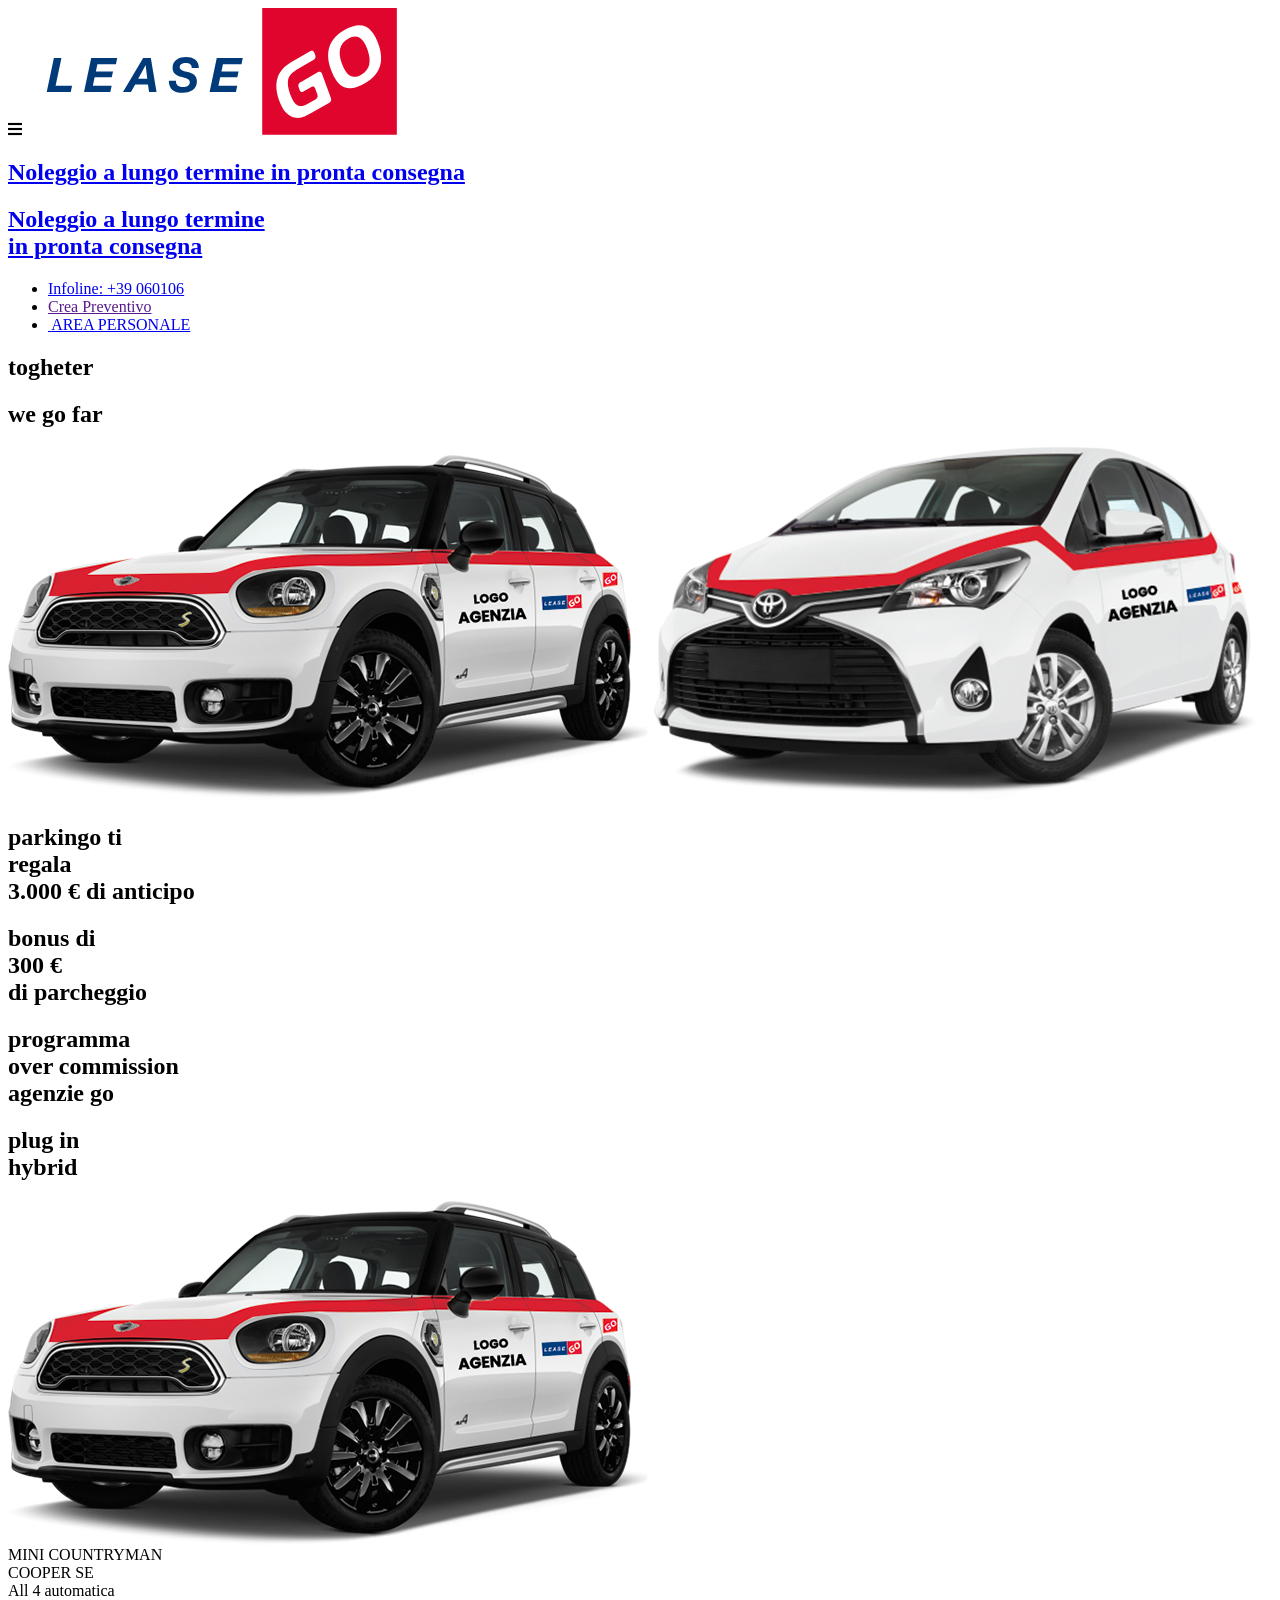
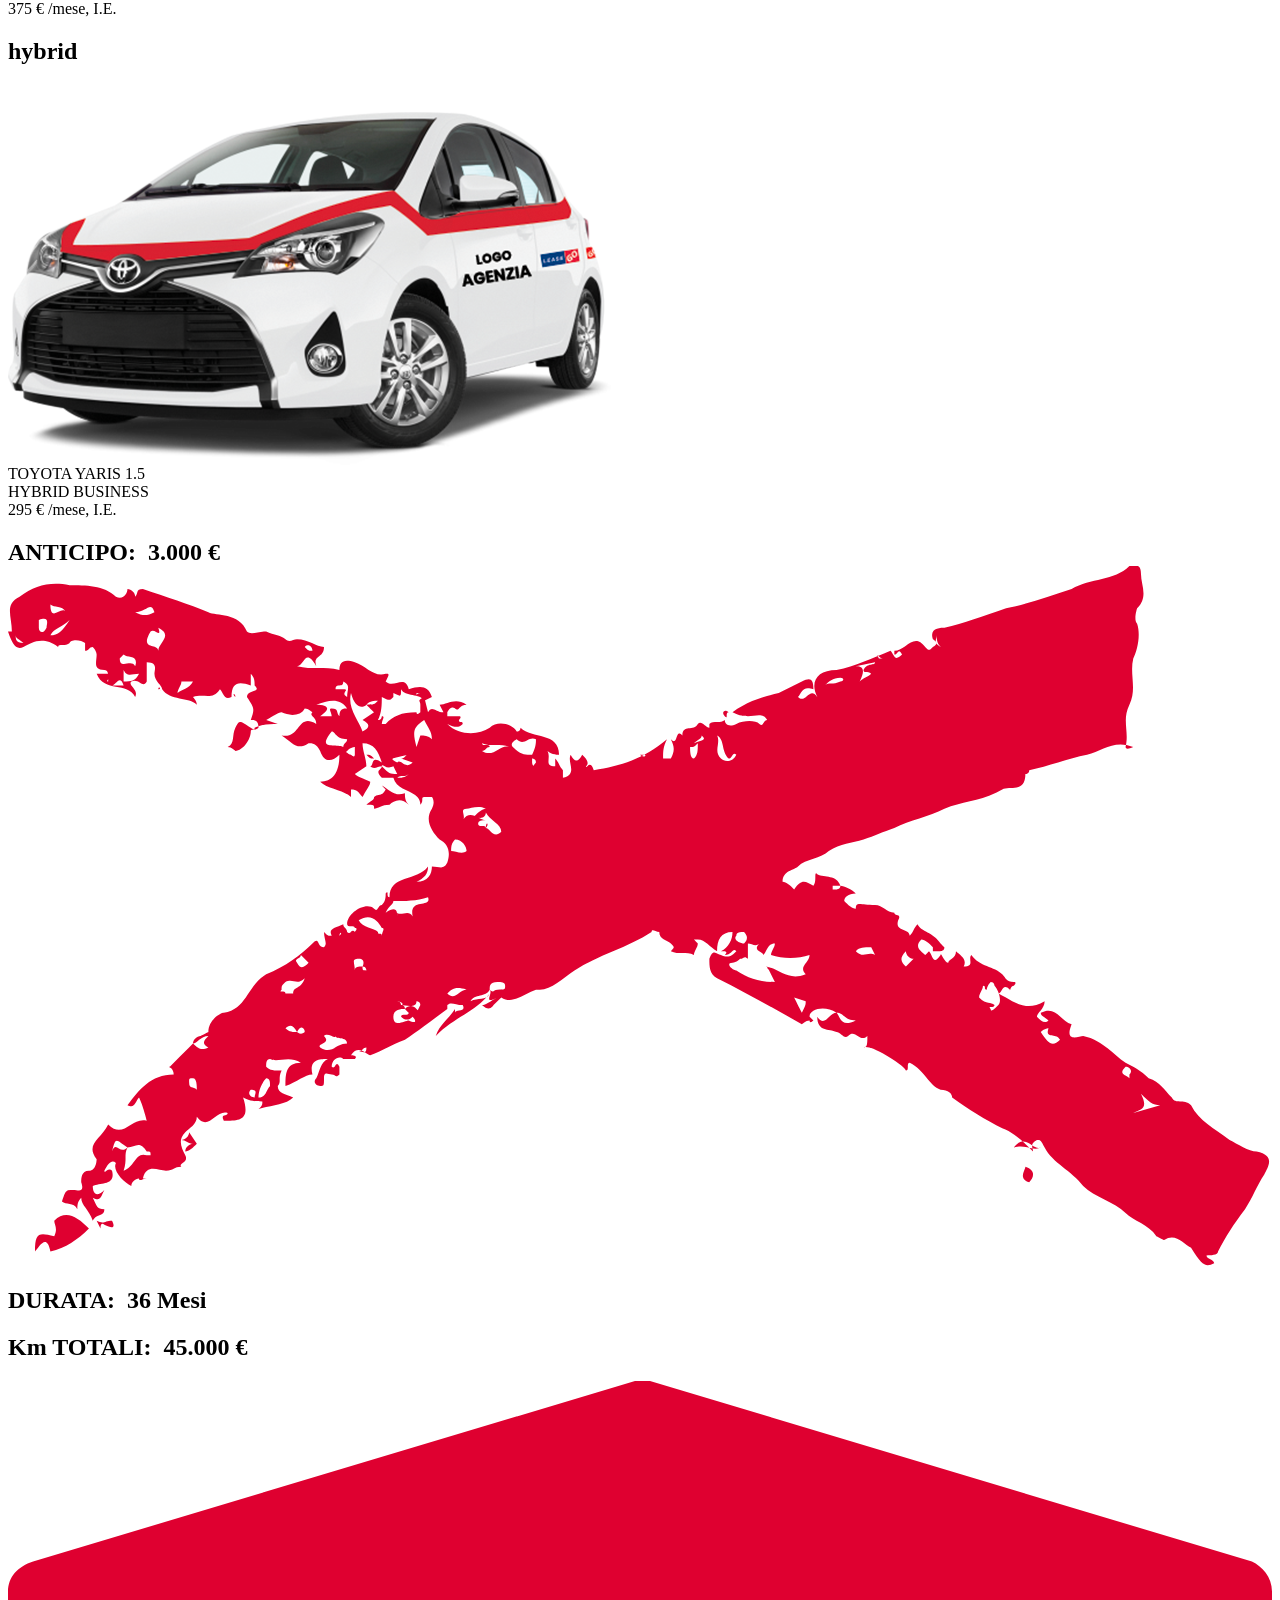
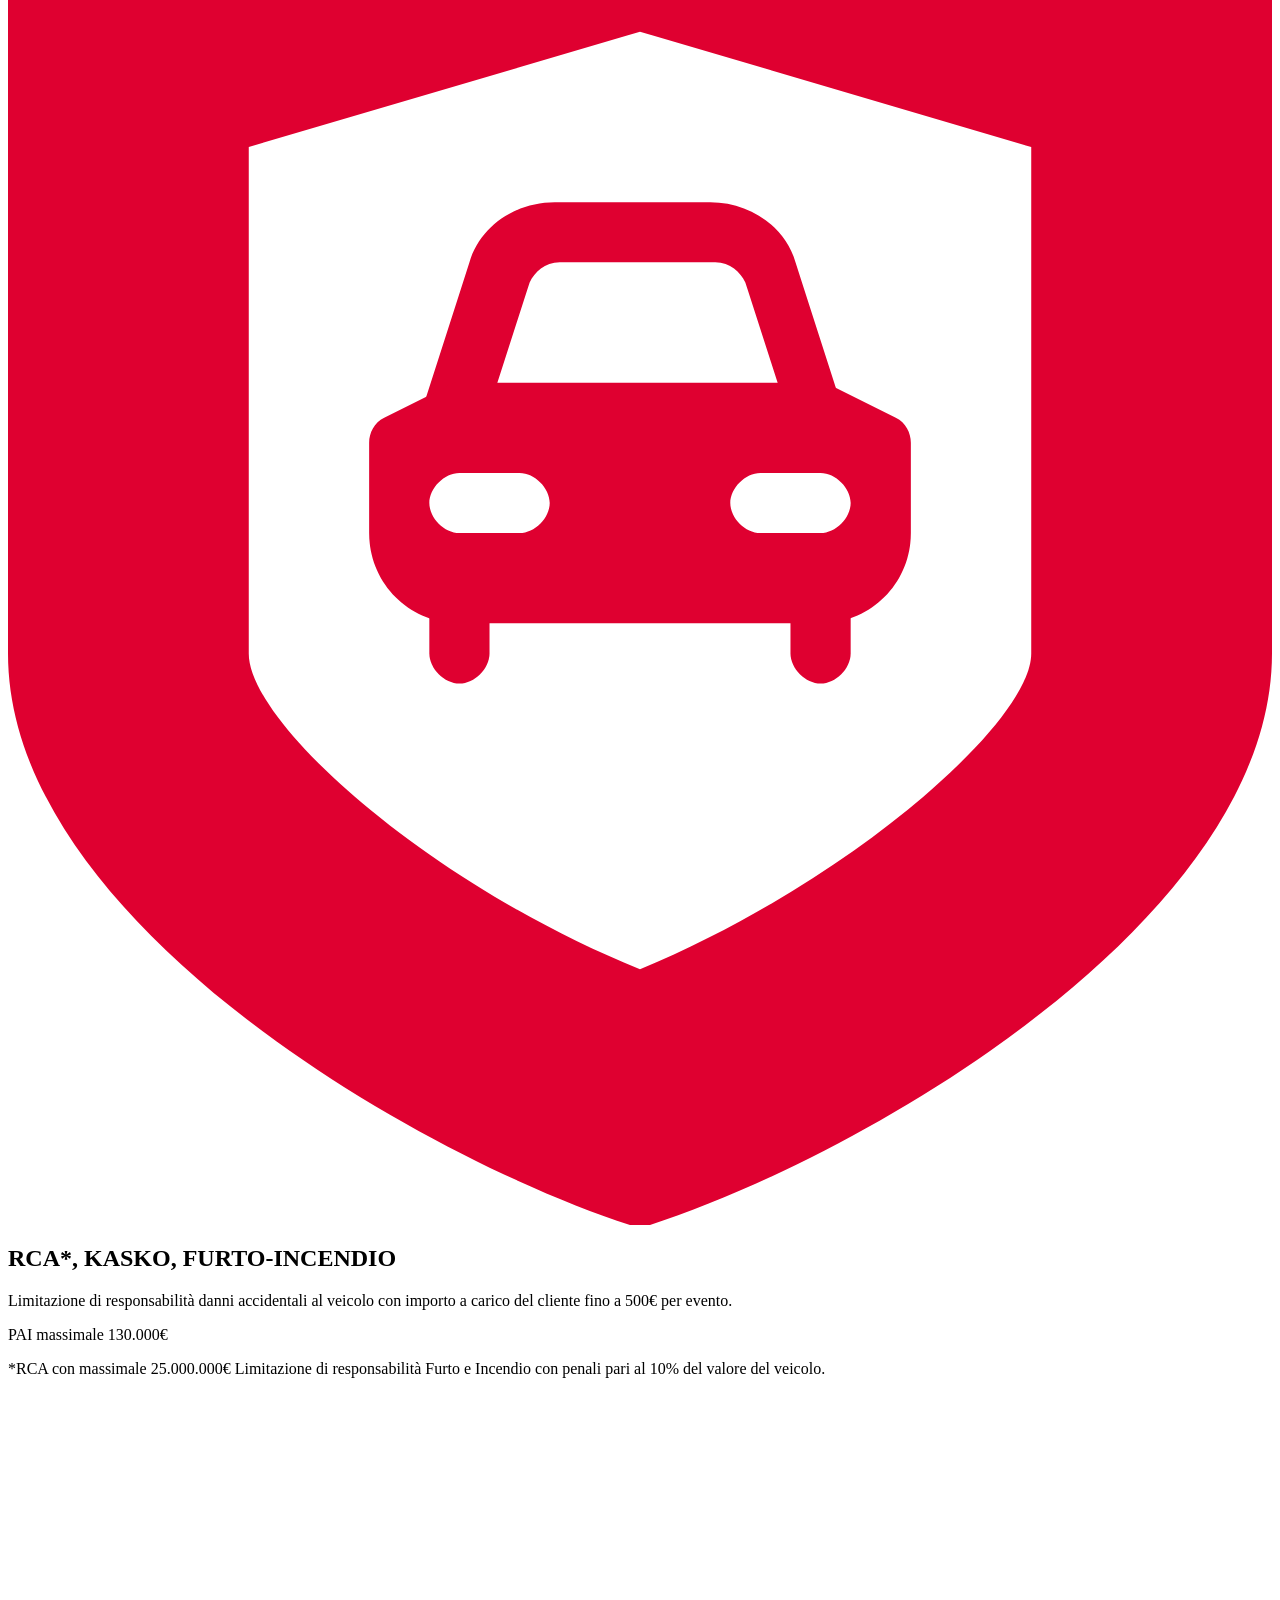
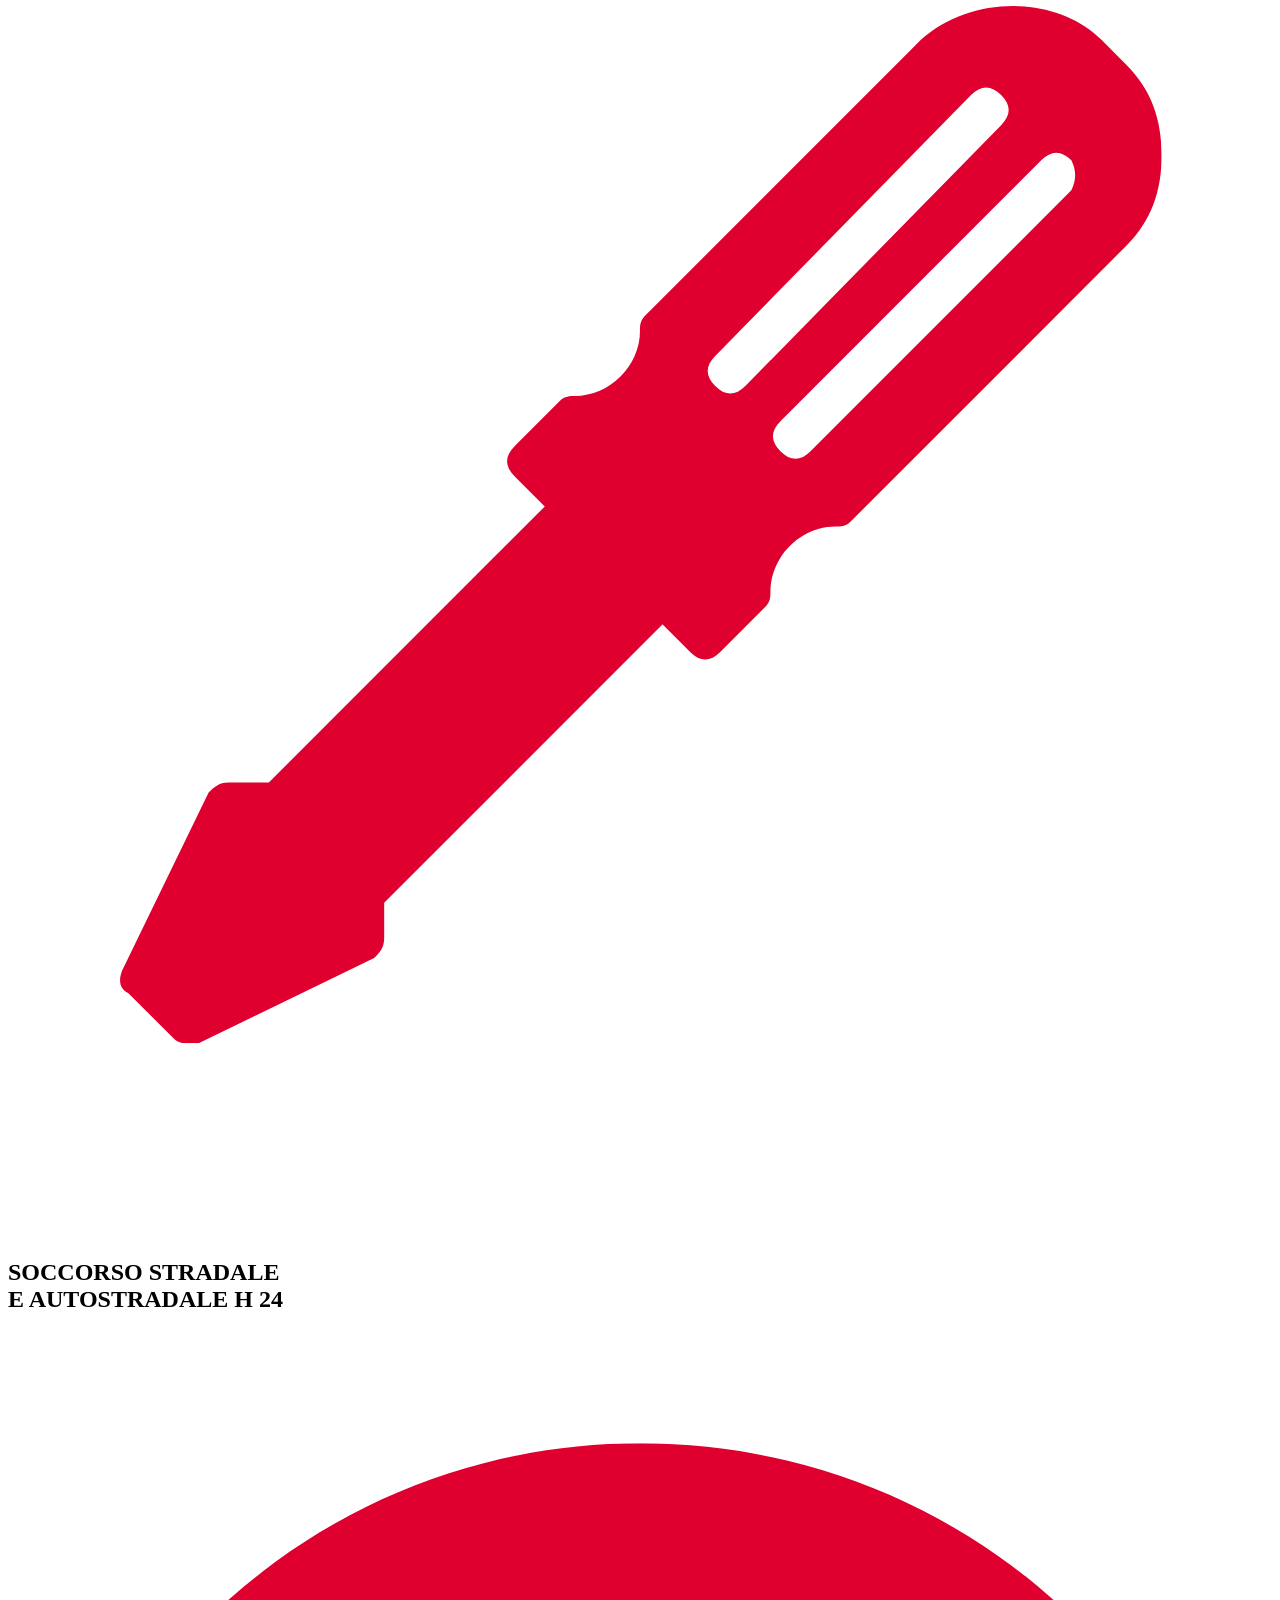
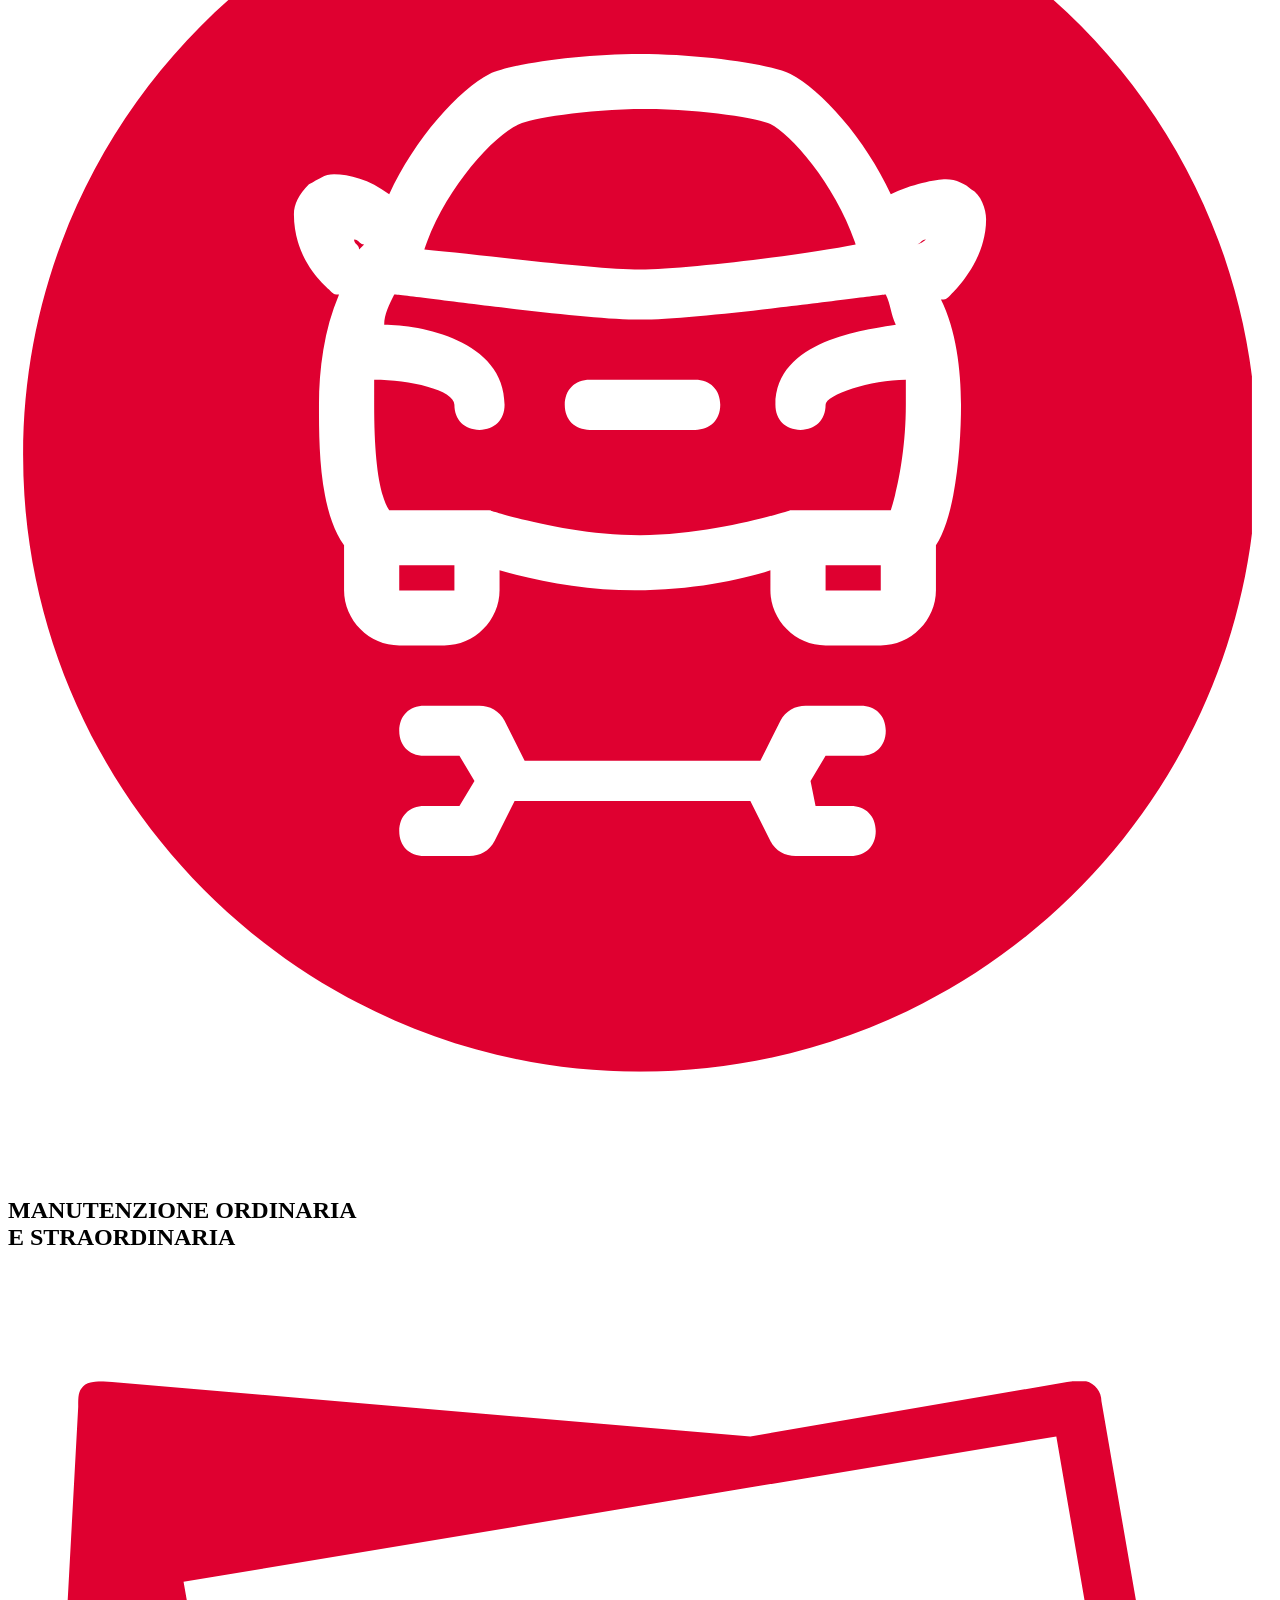
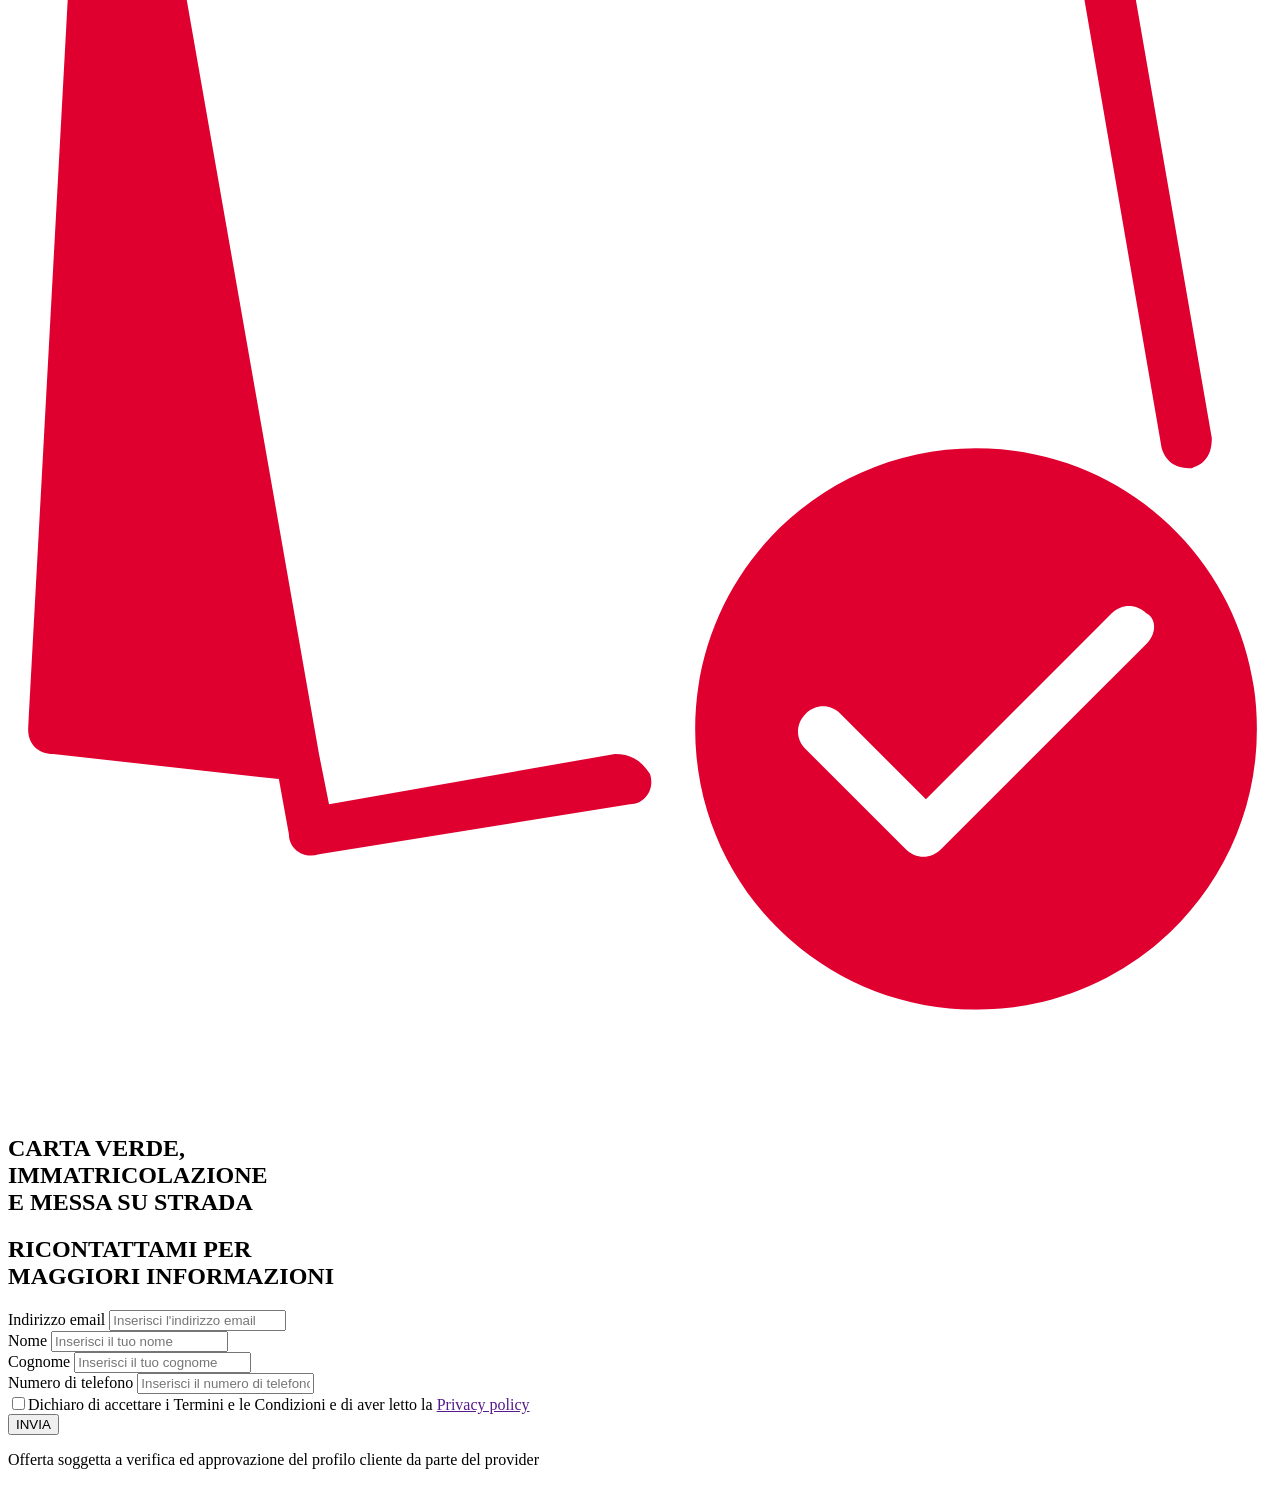
==== index.html @ 9ae937f7 "first commit" ====
<html lang="it">
<head>
  <meta charset="UTF-8">
  <meta name="viewport" content="width=device-width, initial-scale=1.0">
  <meta http-equiv="X-UA-Compatible" content="ie=edge">
  <!-- CSS -->
  <link rel="stylesheet" href="assets/css/style.css">
  <!-- FONTAWESOME -->
  <link rel="stylesheet" href="https://use.fontawesome.com/releases/v5.8.1/css/all.css">
  <!-- jQuery -->
  <script
  src="https://code.jquery.com/jquery-3.4.1.js"></script>
  <!-- AOS -->
  <link href="https://unpkg.com/aos@2.3.1/dist/aos.css" rel="stylesheet">
  <!-- GOOGLE FONTS -->
  <link href="https://fonts.googleapis.com/css?family=Poppins:300,400,500,600,700&display=swap" rel="stylesheet">
  <title>LeaseGO</title>
</head>
<body>

  <nav class="navbar">
    <div class="wrapper">
      <div class="row-main">

        <span class="navbar-toggle" id="js-navbar-toggle">
          <i class="fas fa-bars"></i>
        </span>

        <a href="#" class="logo">
          <img src="assets/img/logo.svg" alt="">
          <h1 class="desktop-tagline">Noleggio a lungo termine in pronta consegna</h1>
          <h1 class="mobile-tagline">Noleggio a lungo termine <br> in pronta consegna</h1>
        </a>

        <ul class="main-nav" id="js-menu">
          <li class="infoline">
            <a href="tel:+39060106" class="nav-links">
              <span>Infoline:</span>
              <span>+39 060106</span>
            </a>
          </li>
          <li class="quote">
            <a href="" class="nav-links">
              Crea Preventivo
            </a>
          </li>
          <li class="login">
            <a href="https://leasego.rent/Account/Login" class="nav-links">
              <img src="assets/img/icons/user.svg" alt="">
              <span>  
                AREA PERSONALE
              </span>  
            </a>
          </li>
        </ul>
      </div>
    </div>
  </nav>

  <section id="hero">
    <div class="wrapper">
      <div class="hero-tagline">
        <h2 class="text-flicker-in-glow">togheter</h2>
        <h2 class="text-flicker-in-glow-2">we go far</h2>
      </div>
    </div>


    <div class="cars">
      <img class="slide-left" src="assets/img/mini.png" alt="">
      <img class="slide-left-1" src="assets/img/toyota.png" alt="">

    </div>
  </section>

  <section id="red-rectangles">
    <div class="wrapper">
      <div class="row-main">
        <div class="rectangle" data-aos="fade-up" data-aos-duration="2000" data-aos-delay="100">
          <div class="triangle"></div>
          <h2>parkingo ti <br> 
              <strong>regala</strong> <br>
              3.000 € di anticipo
          </h2>
        </div>
        <div class="rectangle" data-aos="fade-up" data-aos-duration="2100" data-aos-delay="200">
          <div class="triangle"></div>
          <h2>
            <strong>bonus</strong> di <br> 
            300 € <br>
            di parcheggio
          </h2>
        </div>
        <div class="rectangle" data-aos="fade-up" data-aos-duration="2200" data-aos-delay="300">
          <div class="triangle"></div>
          <h2>
            programma<br> 
            over commission <br>
            <strong>agenzie go</strong>
          </h2>
        </div>
      </div>
    </div>
  </section>

  <section id="cards">
    <div class="wrapper">
      <div class="row-main">
        <div class="cards-wrapper">

          <div class="card-single" data-aos="fade-up" data-aos-duration="2000" data-aos-delay="100">
            <div class="car-back">
              <h2 class="car-main">
                <span>plug in</span>
                <br>
                <span>hybrid</span>  
              </h2>
              <img src="assets/img/mini.png" id="mini">
            </div>
            <div class="car-description">
              <span>
                MINI COUNTRYMAN
                <br>COOPER SE
              </span>
              <br>
              <span>
                All 4 automatica
              </span>
            </div>
            <div class="price-red" data-aos="zoom-in" data-aos-duration="2200" data-aos-delay="200">
              <span>375 €</span>
              <span>/mese, I.E.</span>
            </div>
          </div>

          <div class="card-single" data-aos="fade-up" data-aos-duration="2000" data-aos-delay="200">
            <div class="car-back">
              <h2 class="car-main">
                <span>hybrid</span>
                <br>
                <span style="opacity: 0;">ghost</span>  
              </h2>
              <img src="assets/img/toyota.png" id="toyota">
            </div>          
            <div class="car-description">
              <span>TOYOTA YARIS 1.5</span>
              <br>
              <span>HYBRID BUSINESS</span>
            </div>
            <div class="price-red" data-aos="zoom-in" data-aos-duration="2200" data-aos-delay="300">
              <span>295 €</span>
              <span>/mese, I.E.</span>
            </div>
          </div>

        </div>
        <div class="cards-footer">
          <h2 data-aos="fade-up" data-aos-duration="2000" data-aos-delay="400">
            <span>ANTICIPO:</span>
            <span class="price-x">
              &nbsp;3.000 €
              <img src="assets/img/icons/x.svg">
            </span>  
          </h2>
          <h2 data-aos="fade-up" data-aos-duration="2000" data-aos-delay="410">
            <span>DURATA:</span>
            <span>&nbsp;36 Mesi</span>
          </h2>
          <h2 data-aos="fade-up" data-aos-duration="2000" data-aos-delay="420">
            <span>Km TOTALI:</span>
            <span>&nbsp;45.000 €</span>
          </h2>
        </div>
      </div>
    </div>
  </section>

  <section>
    <div class="" id="gray-footer">
      <div class="wrapper">
          <div class="row-main">
            <div class="column">
              <div class="row" data-aos="fade-up" data-aos-duration="2000" data-aos-delay="400">
              <img src="assets/img/icons/assicurazione.svg" alt="">
              <div>
                <h2>RCA*, KASKO, FURTO-INCENDIO</h2>
                <p>Limitazione di responsabilità danni  accidentali al veicolo con importo a carico del cliente fino a 500€ per evento.</p>
                <p>PAI massimale 130.000€</p>
                <p>*RCA con massimale 25.000.000€
                    Limitazione di responsabilità Furto e Incendio con penali pari al 10% del valore del veicolo.</p>
                </div>
              </div>
            </div>
            <div class="column">
              <div class="row" data-aos="fade-up" data-aos-duration="2000" data-aos-delay="500">
                <img src="assets/img/icons/soccorso stradale.svg" alt="">
                <h2>SOCCORSO STRADALE <br> E AUTOSTRADALE H 24</h2>
              </div>
              <div class="row" data-aos="fade-up" data-aos-duration="2000" data-aos-delay="550">
                <img src="assets/img/icons/manutenzione.svg" alt="">
                <h2>MANUTENZIONE ORDINARIA <br> E STRAORDINARIA</h2>
              </div>
              <div class="row" data-aos="fade-up" data-aos-duration="2000" data-aos-delay="600">
                <img src="assets/img/icons/immatricolazione.svg" alt="">
                <h2>CARTA VERDE, <br> IMMATRICOLAZIONE <br> E MESSA SU STRADA</h2>
              </div>
              
            </div>
          </div>
      </div>
    </div>
  </section>

  <section>
    <div id="blue-contact-footer">
      <div class="wrapper">
        <div class="row-main">
          <div class="column">
            <h2 data-aos="fade-up" data-aos-duration="2000" data-aos-delay="500">RICONTATTAMI PER <br>
            MAGGIORI INFORMAZIONI</h2>
          </div>

          <div class="column" id="restInForm">
            <div class="form">
              <div class="content-form" data-aos="fade-up" data-aos-duration="2000" data-aos-delay="600">
                <form name="contactForm" onsubmit="return validateForm()" action="confirmation.php" method="post">
                  <div class="row">
                    <label>Indirizzo email
                      <input type="text" name="email" placeholder="Inserisci l'indirizzo email">
                      <div class="error" id="emailErr"></div>
                    </label>
                  </div>
                  <div class="row">
                      <label>Nome 
                        <input type="text" name="name" placeholder="Inserisci il tuo nome">
                        <div class="error" id="nameErr"></div>
                      </label>
                  </div>
                  <div class="row">
                      <label>Cognome
                        <input type="text" name="corporate" placeholder="Inserisci il tuo cognome">
                        <div class="error" id="corporateErr"></div>
                      </label>
                  </div>

                  <div class="row">
                      <label>Numero di telefono
                        <input type="text" name="mobile" maxlength="10" placeholder="Inserisci il numero di telefono">
                        <div class="error" id="mobileErr"></div>
                      </label>
                  </div>
                  <div class="row">
                      <div class="form-inline">
                          <label>
                            <input type="checkbox" name="privacy">Dichiaro di accettare i Termini e le Condizioni e di aver letto la <a href="">Privacy policy</a>
                          </label>
                      </div>
                      <div class="error" id="privacyErr"></div>
                  </div>
                  <div class="row">
                      <input type="submit" value="INVIA" id="subForm" class="btn-invia">
                      <span class="loader" style="display: none;">
                        <img src="assets/img/ellipsis-loader.svg" alt="">
                      </span>
                  </div>
                </form>
              </div>
            </div>
          </div>
        </div>
      </div>
  </section>

  <section>
    <div class="" id="sub-footer">
      <div class="wrapper">
        <div class="row-main">
          <div class="column">
            <p>Offerta soggetta a verifica ed approvazione del profilo cliente da parte del provider</p>
          </div>  
        </div>
      </div>
    </div>    
  </section>

  <!-- AOS -->
  <script src="https://unpkg.com/aos@2.3.1/dist/aos.js"></script>
  <script>
    AOS.init();
    AOS.init({
    // Global settings:
    disable: false, // accepts following values: 'phone', 'tablet', 'mobile', boolean, expression or function
    startEvent: 'DOMContentLoaded', // name of the event dispatched on the document, that AOS should initialize on
    initClassName: 'aos-init', // class applied after initialization
    animatedClassName: 'aos-animate', // class applied on animation
    useClassNames: false, // if true, will add content of `data-aos` as classes on scroll
    disableMutationObserver: false, // disables automatic mutations' detections (advanced)
    debounceDelay: 50, // the delay on debounce used while resizing window (advanced)
    throttleDelay: 99, // the delay on throttle used while scrolling the page (advanced)
    // Settings that can be overridden on per-element basis, by `data-aos-*` attributes:
    offset: 120, // offset (in px) from the original trigger point
    delay: 0, // values from 0 to 3000, with step 50ms
    duration: 400, // values from 0 to 3000, with step 50ms
    easing: 'ease', // default easing for AOS animations
    once: true, // whether animation should happen only once - while scrolling down
    mirror: false, // whether elements should animate out while scrolling past them
    anchorPlacement: 'top-bottom', // defines which position of the element regarding to window should trigger the animation
    });
  </script>
  <!-- MAIN JS -->
  <script src="assets/js/main.js"></script>
  <!-- FORM JS -->
  <script src="assets/js/form.js"></script>
</body>
</html>
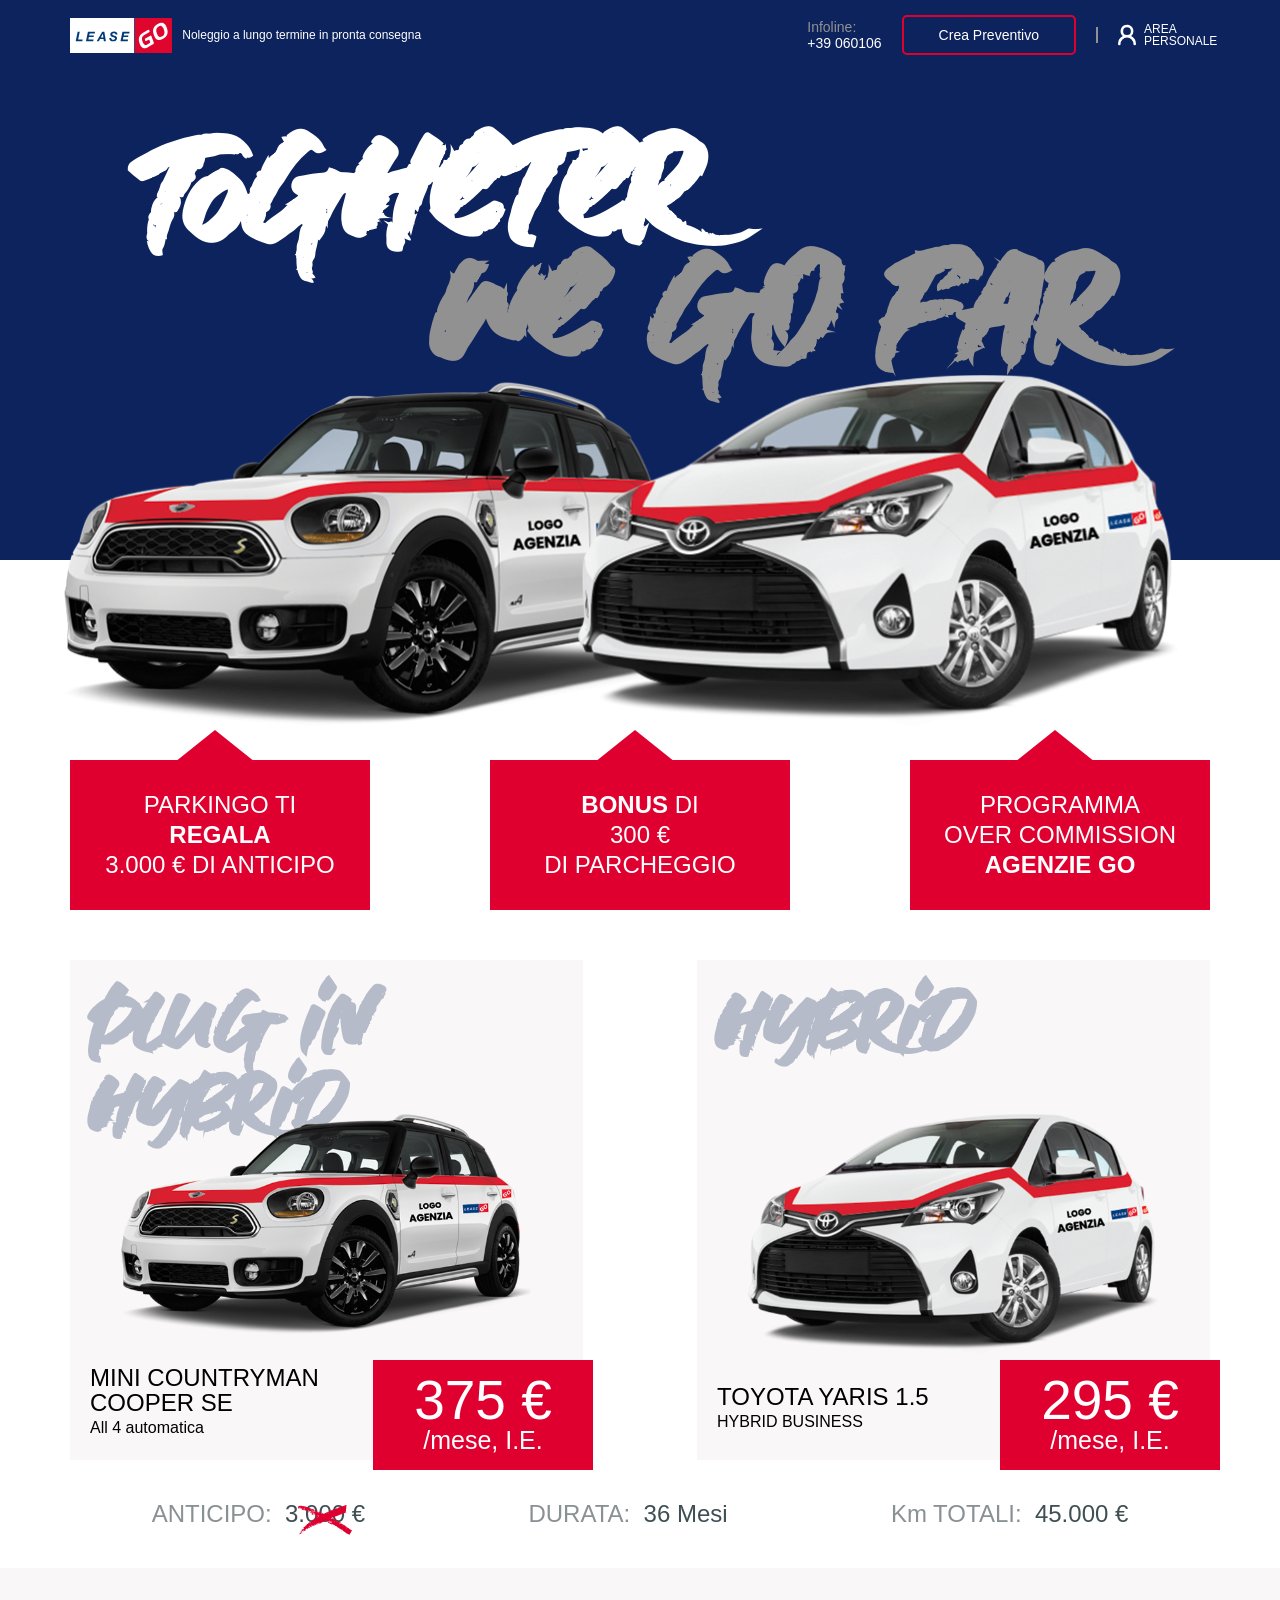
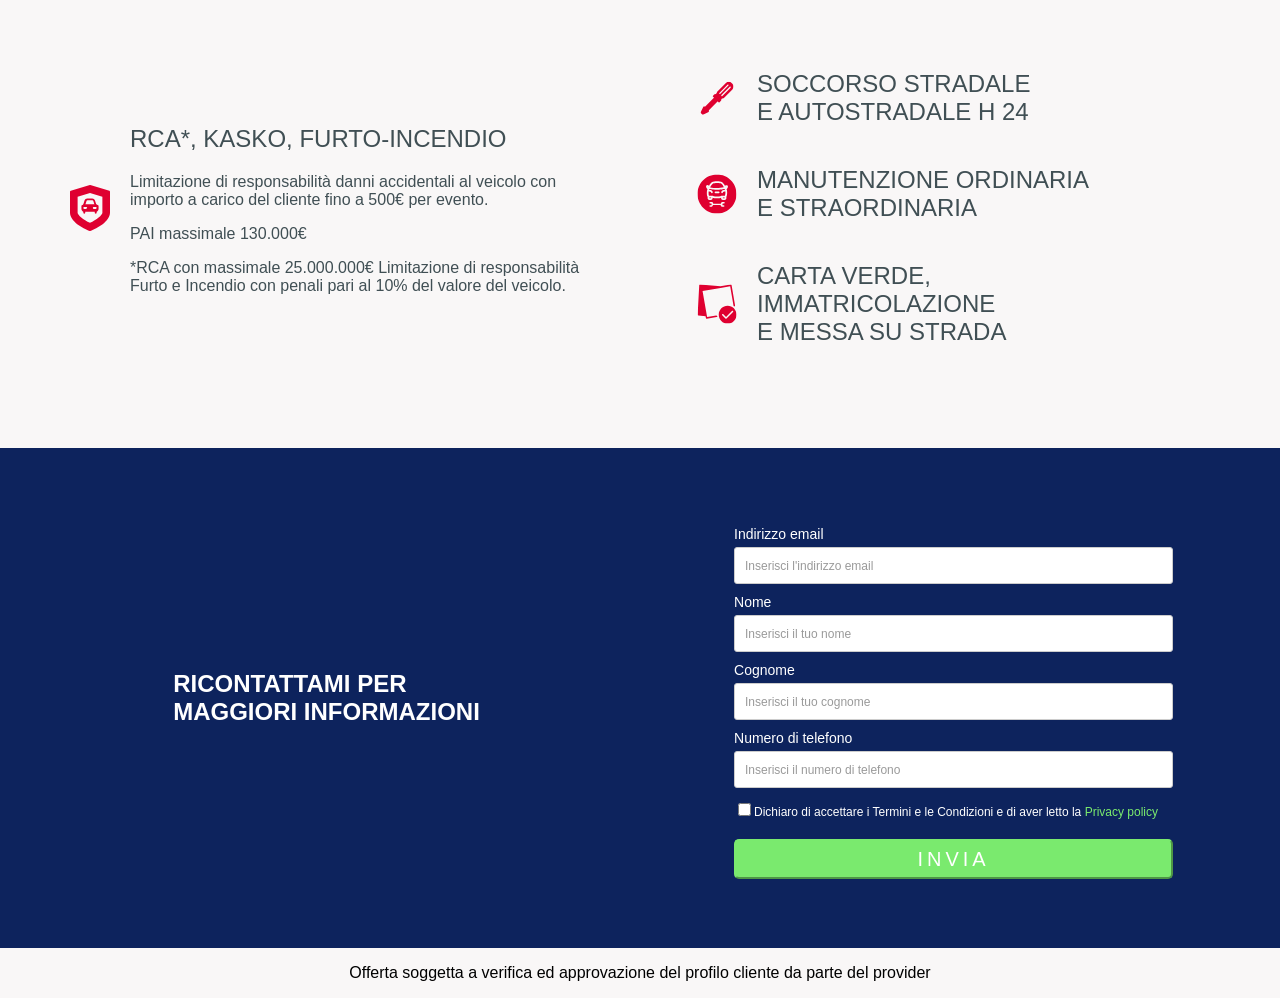
==== commit 455f97e5: "fix" ====
--- a/index.html
+++ b/index.html
@@ -223,7 +223,7 @@
           <div class="column" id="restInForm">
             <div class="form">
               <div class="content-form" data-aos="fade-up" data-aos-duration="2000" data-aos-delay="600">
-                <form name="contactForm" onsubmit="return validateForm()" action="confirmation.php" method="post">
+                <form name="contactForm" onsubmit="return validateForm()" action="confirmation.html" method="post">
                   <div class="row">
                     <label>Indirizzo email
                       <input type="text" name="email" placeholder="Inserisci l'indirizzo email">
--- a/assets/css/style.css
+++ b/assets/css/style.css
@@ -0,0 +1,1485 @@
+.navbar {
+  font-size: 14px;
+  background: #0d235d;
+  display: -webkit-box;
+  display: -ms-flexbox;
+  display: flex;
+  -webkit-box-pack: justify;
+      -ms-flex-pack: justify;
+          justify-content: space-between;
+  padding-bottom: 0;
+  height: 70px;
+  -webkit-box-align: center;
+      -ms-flex-align: center;
+          align-items: center;
+  position: fixed;
+  width: 100%;
+  z-index: 2000;
+}
+
+@media (max-width: 992.98px) {
+  .navbar {
+    height: inherit;
+  }
+}
+
+@media (max-width: 992.98px) {
+  .navbar .wrapper .row-main {
+    -webkit-box-orient: vertical;
+    -webkit-box-direction: normal;
+        -ms-flex-direction: column;
+            flex-direction: column;
+    -webkit-box-align: self-start;
+        -ms-flex-align: self-start;
+            align-items: self-start;
+    margin-left: 20px;
+    padding: 10px 0;
+  }
+}
+
+.navbar .wrapper .row-main .navbar-toggle {
+  display: none;
+}
+
+@media (max-width: 992.98px) {
+  .navbar .wrapper .row-main .navbar-toggle {
+    display: block;
+    position: absolute;
+    top: 25px;
+    right: 20px;
+    cursor: pointer;
+    color: white;
+    font-size: 24px;
+  }
+}
+
+.navbar .wrapper .row-main .nav-links, .navbar .wrapper .row-main .logo {
+  text-decoration: none;
+  color: white;
+}
+
+.navbar .wrapper .row-main .logo {
+  display: -webkit-box;
+  display: -ms-flexbox;
+  display: flex;
+  -webkit-box-orient: horizontal;
+  -webkit-box-direction: normal;
+      -ms-flex-direction: row;
+          flex-direction: row;
+  -webkit-box-align: center;
+      -ms-flex-align: center;
+          align-items: center;
+}
+
+.navbar .wrapper .row-main .logo img {
+  height: 35px;
+  width: auto;
+  margin: 0 10px 0 0;
+}
+
+@media (max-width: 575.98px) {
+  .navbar .wrapper .row-main .logo img {
+    height: 25px;
+  }
+}
+
+.navbar .wrapper .row-main .logo h1 {
+  font-size: 12px;
+  color: white;
+  font-weight: 400;
+}
+
+.navbar .wrapper .row-main .logo .desktop-tagline {
+  display: block;
+}
+
+@media (max-width: 992.98px) {
+  .navbar .wrapper .row-main .logo .desktop-tagline {
+    display: none;
+  }
+}
+
+.navbar .wrapper .row-main .logo .mobile-tagline {
+  display: none;
+}
+
+@media (max-width: 992.98px) {
+  .navbar .wrapper .row-main .logo .mobile-tagline {
+    display: block;
+  }
+}
+
+@media (min-width: 992.98px) {
+  .navbar .wrapper .row-main .main-nav {
+    display: -webkit-box;
+    display: -ms-flexbox;
+    display: flex;
+    -webkit-box-orient: horizontal;
+    -webkit-box-direction: normal;
+        -ms-flex-direction: row;
+            flex-direction: row;
+    -webkit-box-pack: end;
+        -ms-flex-pack: end;
+            justify-content: flex-end;
+    -webkit-box-align: center;
+        -ms-flex-align: center;
+            align-items: center;
+  }
+  .navbar .wrapper .row-main .main-nav li {
+    margin-left: 20px;
+  }
+  .navbar .wrapper .row-main .main-nav .infoline a {
+    display: -webkit-box;
+    display: -ms-flexbox;
+    display: flex;
+    -webkit-box-orient: vertical;
+    -webkit-box-direction: normal;
+        -ms-flex-direction: column;
+            flex-direction: column;
+    line-height: 16px;
+  }
+  .navbar .wrapper .row-main .main-nav .infoline a span:nth-child(1) {
+    color: #919191;
+  }
+  .navbar .wrapper .row-main .main-nav .quote {
+    border-right: 2px solid #919191;
+    padding-right: 20px;
+    -webkit-perspective: 800px;
+            perspective: 800px;
+    display: inline-block;
+  }
+  .navbar .wrapper .row-main .main-nav .quote a {
+    border: 2px solid #df0030;
+    padding: 10px 35px;
+    border-radius: 5px;
+    outline: 2px solid transparent;
+    -webkit-transform-style: preserve-3d;
+            transform-style: preserve-3d;
+  }
+  .navbar .wrapper .row-main .main-nav .quote a:hover {
+    -webkit-transform: rotateX(15deg);
+            transform: rotateX(15deg);
+  }
+  .navbar .wrapper .row-main .main-nav .login a {
+    display: -webkit-box;
+    display: -ms-flexbox;
+    display: flex;
+  }
+  .navbar .wrapper .row-main .main-nav .login a img {
+    width: 18px;
+    vertical-align: middle;
+    border-style: none;
+  }
+}
+
+@media (min-width: 992.98px) and (max-width: 992.98px) {
+  .navbar .wrapper .row-main .main-nav .login a img {
+    width: 20px !important;
+  }
+}
+
+@media (min-width: 992.98px) {
+  .navbar .wrapper .row-main .main-nav .login a span:nth-child(2) {
+    line-height: 1;
+    font-size: 12px;
+    text-transform: uppercase;
+    margin-left: 8px;
+    width: 66px;
+  }
+}
+
+.main-nav {
+  list-style-type: none;
+  display: none;
+}
+
+.active {
+  display: -webkit-box;
+  display: -ms-flexbox;
+  display: flex;
+  -webkit-box-orient: vertical;
+  -webkit-box-direction: normal;
+      -ms-flex-direction: column;
+          flex-direction: column;
+  -webkit-box-align: center;
+      -ms-flex-align: center;
+          align-items: center;
+  width: 100%;
+  position: fixed;
+  background: #1a44b7;
+  left: 0;
+  top: 40px;
+  left: 0;
+  padding: 50px 0;
+  top: 62px;
+}
+
+.active .infoline {
+  margin: 0 0 30px 0;
+}
+
+.active .quote {
+  margin: 0 0 30px 0;
+}
+
+.active .quote a {
+  border: 2px solid #df0030;
+  padding: 10px 35px;
+  border-radius: 5px;
+}
+
+.active .login a {
+  display: -webkit-box;
+  display: -ms-flexbox;
+  display: flex;
+}
+
+.active .login a img {
+  width: 20px;
+  margin-right: 10px;
+}
+
+#red-rectangles {
+  background: white;
+  height: 200px;
+}
+
+@media (max-width: 575.98px) {
+  #red-rectangles {
+    height: inherit;
+  }
+}
+
+#red-rectangles .wrapper .row-main {
+  margin-top: 200px;
+}
+
+@media (min-width: 992.98px) and (max-width: 1199.97px) {
+  #red-rectangles .wrapper .row-main {
+    margin-top: 130px;
+  }
+}
+
+@media (max-width: 992.97px) {
+  #red-rectangles .wrapper .row-main {
+    margin-top: 60px;
+  }
+}
+
+@media (max-width: 575.98px) {
+  #red-rectangles .wrapper .row-main {
+    -webkit-box-orient: vertical;
+    -webkit-box-direction: normal;
+        -ms-flex-direction: column;
+            flex-direction: column;
+  }
+}
+
+#red-rectangles .wrapper .row-main .rectangle {
+  background-color: #df0030;
+  position: relative;
+  width: 300px;
+  height: 150px;
+}
+
+@media (min-width: 767.98px) and (max-width: 992.97px) {
+  #red-rectangles .wrapper .row-main .rectangle {
+    width: 220px;
+  }
+}
+
+@media (min-width: 575.98px) and (max-width: 767.97px) {
+  #red-rectangles .wrapper .row-main .rectangle {
+    width: 170px;
+  }
+}
+
+@media (max-width: 575.98px) {
+  #red-rectangles .wrapper .row-main .rectangle {
+    margin: 0 0 50px 0;
+  }
+}
+
+#red-rectangles .wrapper .row-main .rectangle .triangle {
+  width: 0;
+  height: 0;
+  border-left: 50px solid transparent;
+  border-right: 50px solid transparent;
+  border-bottom: 40px solid #df0030;
+  position: absolute;
+  top: -30px;
+  left: 50%;
+  margin-left: -55px;
+}
+
+#red-rectangles .wrapper .row-main .rectangle h2 {
+  font-weight: 200;
+  text-transform: uppercase;
+  text-align: center;
+  color: white;
+  line-height: 30px;
+  margin-top: 30px;
+}
+
+@media (min-width: 767.98px) and (max-width: 992.97px) {
+  #red-rectangles .wrapper .row-main .rectangle h2 {
+    font-size: 20px;
+  }
+}
+
+@media (min-width: 575.98px) and (max-width: 767.97px) {
+  #red-rectangles .wrapper .row-main .rectangle h2 {
+    font-size: 16px;
+  }
+}
+
+#cards .wrapper .row-main {
+  display: -webkit-box;
+  display: -ms-flexbox;
+  display: flex;
+  -webkit-box-orient: vertical;
+  -webkit-box-direction: normal;
+      -ms-flex-direction: column;
+          flex-direction: column;
+}
+
+#cards .wrapper .row-main .cards-wrapper {
+  width: 100%;
+  -webkit-box-orient: horizontal;
+  -webkit-box-direction: normal;
+      -ms-flex-direction: row;
+          flex-direction: row;
+  display: -webkit-box;
+  display: -ms-flexbox;
+  display: flex;
+  -webkit-box-pack: justify;
+      -ms-flex-pack: justify;
+          justify-content: space-between;
+}
+
+@media (max-width: 767.98px) {
+  #cards .wrapper .row-main .cards-wrapper {
+    -webkit-box-orient: vertical;
+    -webkit-box-direction: normal;
+        -ms-flex-direction: column;
+            flex-direction: column;
+  }
+}
+
+#cards .wrapper .row-main .cards-wrapper .card-single {
+  background: #f9f7f7;
+  width: 45%;
+  position: relative;
+  height: 500px;
+}
+
+@media (max-width: 767.98px) {
+  #cards .wrapper .row-main .cards-wrapper .card-single {
+    width: 90%;
+    margin: 0 5% 40px 5%;
+  }
+}
+
+#cards .wrapper .row-main .cards-wrapper .card-single .car-back h2 {
+  font-family: Supreme-Alternative;
+  color: #b5bbc9;
+  font-size: 92px;
+  line-height: 82px;
+  margin: 0;
+  padding: 20px 0 0 20px;
+}
+
+#cards .wrapper .row-main .cards-wrapper .card-single .car-back img {
+  width: 80%;
+  margin-left: 10%;
+  position: relative;
+}
+
+#cards .wrapper .row-main .cards-wrapper .card-single .car-back #mini {
+  bottom: 30px;
+}
+
+#cards .wrapper .row-main .cards-wrapper .card-single .car-back #toyota {
+  bottom: 30px;
+}
+
+#cards .wrapper .row-main .cards-wrapper .card-single .car-description {
+  padding: 0 0 0px 20px;
+  line-height: 25px;
+}
+
+#cards .wrapper .row-main .cards-wrapper .card-single .car-description span:nth-child(1) {
+  font-size: 24px;
+}
+
+#cards .wrapper .row-main .cards-wrapper .card-single .car-description span:nth-child(2) {
+  font-size: 4px;
+  color: #f9f7f7;
+}
+
+#cards .wrapper .row-main .cards-wrapper .card-single .price-red {
+  position: absolute;
+  width: 220px;
+  height: 100px;
+  background: #df0030;
+  bottom: -10px;
+  right: -10px;
+  color: white;
+  display: -webkit-box;
+  display: -ms-flexbox;
+  display: flex;
+  -webkit-box-orient: vertical;
+  -webkit-box-direction: normal;
+      -ms-flex-direction: column;
+          flex-direction: column;
+  -webkit-box-pack: center;
+      -ms-flex-pack: center;
+          justify-content: center;
+  -webkit-box-align: center;
+      -ms-flex-align: center;
+          align-items: center;
+  line-height: 40px;
+  padding: 10px 0 0 0;
+}
+
+#cards .wrapper .row-main .cards-wrapper .card-single .price-red span:nth-child(1) {
+  font-size: 55px;
+}
+
+#cards .wrapper .row-main .cards-wrapper .card-single .price-red span:nth-child(2) {
+  font-size: 25px;
+}
+
+#cards .wrapper .row-main .cards-footer {
+  display: -webkit-box;
+  display: -ms-flexbox;
+  display: flex;
+  -webkit-box-orient: horizontal;
+  -webkit-box-direction: normal;
+      -ms-flex-direction: row;
+          flex-direction: row;
+  -ms-flex-pack: distribute;
+      justify-content: space-around;
+  width: 100%;
+  margin: 20px 0;
+}
+
+@media (max-width: 767.98px) {
+  #cards .wrapper .row-main .cards-footer {
+    -webkit-box-orient: vertical;
+    -webkit-box-direction: normal;
+        -ms-flex-direction: column;
+            flex-direction: column;
+    -webkit-box-align: center;
+        -ms-flex-align: center;
+            align-items: center;
+  }
+}
+
+#cards .wrapper .row-main .cards-footer h2 span {
+  font-weight: 400;
+  position: relative;
+}
+
+#cards .wrapper .row-main .cards-footer h2 span:nth-child(1) {
+  color: #8a9194;
+}
+
+#cards .wrapper .row-main .cards-footer h2 span:nth-child(2) {
+  color: #404f54;
+}
+
+#cards .wrapper .row-main .cards-footer h2 .price-x {
+  position: relative;
+}
+
+#cards .wrapper .row-main .cards-footer h2 .price-x img {
+  position: absolute;
+  height: 30px;
+  width: auto;
+  left: 20px;
+  top: 5px;
+}
+
+#gray-footer {
+  background: #f9f7f7;
+  width: 100%;
+  height: 400px;
+  display: -webkit-box;
+  display: -ms-flexbox;
+  display: flex;
+  -webkit-box-align: center;
+      -ms-flex-align: center;
+          align-items: center;
+  padding: 40px 0;
+}
+
+@media (max-width: 767.98px) {
+  #gray-footer {
+    height: inherit;
+    padding: inherit;
+  }
+}
+
+@media (max-width: 767.98px) {
+  #gray-footer .wrapper .row-main {
+    -webkit-box-orient: vertical;
+    -webkit-box-direction: normal;
+        -ms-flex-direction: column;
+            flex-direction: column;
+  }
+}
+
+#gray-footer .wrapper .row-main .column {
+  display: -webkit-box;
+  display: -ms-flexbox;
+  display: flex;
+  -webkit-box-orient: vertical;
+  -webkit-box-direction: normal;
+      -ms-flex-direction: column;
+          flex-direction: column;
+  width: 45%;
+  color: #404f54;
+}
+
+@media (max-width: 767.98px) {
+  #gray-footer .wrapper .row-main .column {
+    width: 90%;
+    margin: 0 5% 40px 5%;
+  }
+}
+
+#gray-footer .wrapper .row-main .column .row {
+  display: -webkit-box;
+  display: -ms-flexbox;
+  display: flex;
+  -webkit-box-orient: horizontal;
+  -webkit-box-direction: normal;
+      -ms-flex-direction: row;
+          flex-direction: row;
+}
+
+#gray-footer .wrapper .row-main .column .row h2 {
+  font-weight: 500;
+}
+
+#gray-footer .wrapper .row-main .column img {
+  width: 40px;
+  height: auto;
+  margin-right: 20px;
+}
+
+#blue-contact-footer {
+  background: #0d235d;
+  width: 100%;
+  height: 500px;
+}
+
+@media (max-width: 767.98px) {
+  #blue-contact-footer {
+    height: inherit;
+  }
+}
+
+@media (max-width: 767.98px) {
+  #blue-contact-footer .wrapper .row-main {
+    -webkit-box-orient: vertical;
+    -webkit-box-direction: normal;
+        -ms-flex-direction: column;
+            flex-direction: column;
+  }
+}
+
+#blue-contact-footer .wrapper .row-main .column {
+  width: 45%;
+  height: 500px;
+  display: -webkit-box;
+  display: -ms-flexbox;
+  display: flex;
+  -webkit-box-orient: vertical;
+  -webkit-box-direction: normal;
+      -ms-flex-direction: column;
+          flex-direction: column;
+  -webkit-box-align: center;
+      -ms-flex-align: center;
+          align-items: center;
+  -webkit-box-pack: center;
+      -ms-flex-pack: center;
+          justify-content: center;
+}
+
+@media (max-width: 767.98px) {
+  #blue-contact-footer .wrapper .row-main .column {
+    width: 100%;
+    height: inherit;
+    margin: 10px 0;
+  }
+}
+
+#blue-contact-footer .wrapper .row-main .column h2 {
+  color: white;
+}
+
+#sub-footer {
+  background: #f9f7f7;
+  width: 100%;
+  height: 50px;
+}
+
+@media (max-width: 767.98px) {
+  #sub-footer {
+    height: 70px;
+  }
+}
+
+#sub-footer .wrapper .row-main {
+  width: 100%;
+}
+
+#sub-footer .wrapper .row-main .column {
+  width: 100%;
+  display: -webkit-box;
+  display: -ms-flexbox;
+  display: flex;
+  -webkit-box-orient: vertical;
+  -webkit-box-direction: normal;
+      -ms-flex-direction: column;
+          flex-direction: column;
+  -webkit-box-align: center;
+      -ms-flex-align: center;
+          align-items: center;
+  -webkit-box-pack: center;
+      -ms-flex-pack: center;
+          justify-content: center;
+}
+
+@media (max-width: 575.98px) {
+  #sub-footer .wrapper .row-main .column p {
+    font-size: 14px;
+    text-align: center;
+  }
+}
+
+#hero {
+  position: relative;
+  height: 500px;
+  width: 100%;
+  padding-top: 60px;
+  background: #0d235d;
+}
+
+@media (max-width: 575.98px) {
+  #hero {
+    height: 230px;
+  }
+}
+
+@media (min-width: 575.99px) and (max-width: 767.97px) {
+  #hero {
+    height: 350px;
+  }
+}
+
+#hero .wrapper .hero-tagline {
+  height: 500px;
+  width: 100%;
+  position: relative;
+}
+
+@media (max-width: 575.98px) {
+  #hero .wrapper .hero-tagline {
+    height: inherit;
+  }
+}
+
+#hero .wrapper .hero-tagline h2 {
+  font-family: Supreme-Alternative;
+  font-size: 165px;
+  position: absolute;
+}
+
+@media (min-width: 992.98px) and (max-width: 1199.97px) {
+  #hero .wrapper .hero-tagline h2 {
+    font-size: 140px;
+  }
+}
+
+@media (min-width: 767.98px) and (max-width: 992.97px) {
+  #hero .wrapper .hero-tagline h2 {
+    font-size: 120px;
+  }
+}
+
+@media (min-width: 575.98px) and (max-width: 767.97px) {
+  #hero .wrapper .hero-tagline h2 {
+    font-size: 100px;
+  }
+}
+
+@media (min-width: 321px) and (max-width: 575.97px) {
+  #hero .wrapper .hero-tagline h2 {
+    font-size: 50px;
+  }
+}
+
+@media (max-width: 320px) {
+  #hero .wrapper .hero-tagline h2 {
+    font-size: 40px;
+  }
+}
+
+#hero .wrapper .hero-tagline h2:nth-child(1) {
+  color: white;
+  margin-top: -10px;
+  margin-left: 70px;
+}
+
+@media (min-width: 992.98px) and (max-width: 1199.97px) {
+  #hero .wrapper .hero-tagline h2:nth-child(1) {
+    margin-top: 0px;
+    margin-left: 140px;
+  }
+}
+
+@media (min-width: 767.98px) and (max-width: 992.97px) {
+  #hero .wrapper .hero-tagline h2:nth-child(1) {
+    margin-top: 0px;
+    margin-left: 70px;
+  }
+}
+
+@media (min-width: 575.98px) and (max-width: 767.97px) {
+  #hero .wrapper .hero-tagline h2:nth-child(1) {
+    margin-top: 0px;
+    margin-top-margin-left: 60px;
+  }
+}
+
+@media (max-width: 575.97px) {
+  #hero .wrapper .hero-tagline h2:nth-child(1) {
+    margin-top: 10px;
+  }
+}
+
+#hero .wrapper .hero-tagline h2:nth-child(2) {
+  color: #919191;
+  right: 100px;
+  margin-top: 110px;
+}
+
+@media (min-width: 767.98px) and (max-width: 992.97px) {
+  #hero .wrapper .hero-tagline h2:nth-child(2) {
+    right: 60px;
+    margin-top: 90px;
+  }
+}
+
+@media (min-width: 575.98px) and (max-width: 767.97px) {
+  #hero .wrapper .hero-tagline h2:nth-child(2) {
+    right: 40px;
+    margin-top: 70px;
+  }
+}
+
+@media (max-width: 575.97px) {
+  #hero .wrapper .hero-tagline h2:nth-child(2) {
+    right: 60px;
+    margin-top: 50px;
+  }
+}
+
+#hero .cars {
+  position: absolute;
+  bottom: -170px;
+  left: 50%;
+  margin-left: -706px;
+}
+
+@media (min-width: 992.98px) and (max-width: 1199.97px) {
+  #hero .cars {
+    bottom: -100px;
+    margin-left: -526px;
+  }
+}
+
+@media (min-width: 767.98px) and (max-width: 992.97px) {
+  #hero .cars {
+    bottom: 30px;
+    margin-left: -426px;
+  }
+}
+
+@media (min-width: 575.98px) and (max-width: 767.97px) {
+  #hero .cars {
+    bottom: -30px;
+    margin-left: -346px;
+  }
+}
+
+@media (max-width: 575.97px) {
+  #hero .cars {
+    display: -webkit-box;
+    display: -ms-flexbox;
+    display: flex;
+    -webkit-box-orient: horizontal;
+    -webkit-box-direction: normal;
+        -ms-flex-direction: row;
+            flex-direction: row;
+    -webkit-box-pack: center;
+        -ms-flex-pack: center;
+            justify-content: center;
+    position: relative;
+    bottom: 0;
+    top: 140px;
+    left: inherit;
+    margin-left: inherit;
+  }
+}
+
+#hero .cars img {
+  height: auto;
+}
+
+#hero .cars img:nth-child(1) {
+  width: 640px;
+  position: relative;
+  left: 130px;
+}
+
+@media (min-width: 992.98px) and (max-width: 1199.97px) {
+  #hero .cars img:nth-child(1) {
+    width: 500px;
+  }
+}
+
+@media (min-width: 767.98px) and (max-width: 992.97px) {
+  #hero .cars img:nth-child(1) {
+    width: 350px;
+    left: 130px;
+  }
+}
+
+@media (min-width: 575.98px) and (max-width: 767.97px) {
+  #hero .cars img:nth-child(1) {
+    width: 280px;
+  }
+}
+
+@media (max-width: 575.98px) {
+  #hero .cars img:nth-child(1) {
+    width: 155px;
+    height: 91px;
+    left: 0px;
+  }
+}
+
+#hero .cars img:nth-child(2) {
+  width: 600px;
+  position: relative;
+  left: 0px;
+}
+
+@media (min-width: 992.98px) and (max-width: 1199.97px) {
+  #hero .cars img:nth-child(2) {
+    width: 430px;
+  }
+}
+
+@media (min-width: 767.98px) and (max-width: 992.97px) {
+  #hero .cars img:nth-child(2) {
+    width: 340px;
+  }
+}
+
+@media (min-width: 575.98px) and (max-width: 767.97px) {
+  #hero .cars img:nth-child(2) {
+    width: 270px;
+    left: 30px;
+  }
+}
+
+@media (max-width: 575.98px) {
+  #hero .cars img:nth-child(2) {
+    width: 155px;
+    height: 91px;
+    left: 0px;
+  }
+}
+
+.slide-left {
+  -webkit-animation: slide-left 3s cubic-bezier(0.25, 0.46, 0.45, 0.94) 1s both;
+          animation: slide-left 3s cubic-bezier(0.25, 0.46, 0.45, 0.94) 1s both;
+}
+
+@media (max-width: 575.98px) {
+  .slide-left {
+    -webkit-animation: none;
+            animation: none;
+  }
+}
+
+.slide-left-1 {
+  -webkit-animation: slide-left 3s cubic-bezier(0.25, 0.46, 0.45, 0.94) 1.3s both;
+          animation: slide-left 3s cubic-bezier(0.25, 0.46, 0.45, 0.94) 1.3s both;
+}
+
+@media (max-width: 575.98px) {
+  .slide-left-1 {
+    -webkit-animation: none;
+            animation: none;
+  }
+}
+
+@-webkit-keyframes slide-left {
+  0% {
+    -webkit-transform: translateX(2000px);
+            transform: translateX(2000px);
+  }
+  100% {
+    -webkit-transform: translateX(0px);
+            transform: translateX(0px);
+  }
+}
+
+@keyframes slide-left {
+  0% {
+    -webkit-transform: translateX(2000px);
+            transform: translateX(2000px);
+  }
+  100% {
+    -webkit-transform: translateX(0px);
+            transform: translateX(0px);
+  }
+}
+
+@media (max-width: 575.98px) {
+  .text-flicker-in-glow {
+    -webkit-animation: none;
+            animation: none;
+  }
+}
+
+@media (max-width: 575.98px) {
+  .text-flicker-in-glow-2 {
+    -webkit-animation: none;
+            animation: none;
+  }
+}
+
+@media (min-width: 575.99px) {
+  .text-flicker-in-glow {
+    -webkit-animation: text-flicker-in-glow 1s linear both;
+            animation: text-flicker-in-glow 1s linear both;
+  }
+  .text-flicker-in-glow-2 {
+    -webkit-animation: text-flicker-in-glow 1.5s linear both;
+            animation: text-flicker-in-glow 1.5s linear both;
+  }
+}
+
+@-webkit-keyframes text-flicker-in-glow {
+  0% {
+    opacity: 0;
+  }
+  10% {
+    opacity: 0;
+    text-shadow: none;
+  }
+  10.1% {
+    opacity: 1;
+    text-shadow: none;
+  }
+  10.2% {
+    opacity: 0;
+    text-shadow: none;
+  }
+  20% {
+    opacity: 0;
+    text-shadow: none;
+  }
+  20.1% {
+    opacity: 1;
+    text-shadow: 0 0 30px rgba(255, 255, 255, 0.25);
+  }
+  20.6% {
+    opacity: 0;
+    text-shadow: none;
+  }
+  30% {
+    opacity: 0;
+    text-shadow: none;
+  }
+  30.1% {
+    opacity: 1;
+    text-shadow: 0 0 30px rgba(255, 255, 255, 0.45), 0 0 60px rgba(255, 255, 255, 0.25);
+  }
+  30.5% {
+    opacity: 1;
+    text-shadow: 0 0 30px rgba(255, 255, 255, 0.45), 0 0 60px rgba(255, 255, 255, 0.25);
+  }
+  30.6% {
+    opacity: 0;
+    text-shadow: none;
+  }
+  45% {
+    opacity: 0;
+    text-shadow: none;
+  }
+  45.1% {
+    opacity: 1;
+    text-shadow: 0 0 30px rgba(255, 255, 255, 0.45), 0 0 60px rgba(255, 255, 255, 0.25);
+  }
+  50% {
+    opacity: 1;
+    text-shadow: 0 0 30px rgba(255, 255, 255, 0.45), 0 0 60px rgba(255, 255, 255, 0.25);
+  }
+  55% {
+    opacity: 1;
+    text-shadow: 0 0 30px rgba(255, 255, 255, 0.45), 0 0 60px rgba(255, 255, 255, 0.25);
+  }
+  55.1% {
+    opacity: 0;
+    text-shadow: none;
+  }
+  57% {
+    opacity: 0;
+    text-shadow: none;
+  }
+  57.1% {
+    opacity: 1;
+    text-shadow: 0 0 30px rgba(255, 255, 255, 0.55), 0 0 60px rgba(255, 255, 255, 0.35);
+  }
+  60% {
+    opacity: 1;
+    text-shadow: 0 0 30px rgba(255, 255, 255, 0.55), 0 0 60px rgba(255, 255, 255, 0.35);
+  }
+  60.1% {
+    opacity: 0;
+    text-shadow: none;
+  }
+  65% {
+    opacity: 0;
+    text-shadow: none;
+  }
+  65.1% {
+    opacity: 1;
+    text-shadow: 0 0 30px rgba(255, 255, 255, 0.55), 0 0 60px rgba(255, 255, 255, 0.35), 0 0 100px rgba(255, 255, 255, 0.1);
+  }
+  75% {
+    opacity: 1;
+    text-shadow: 0 0 30px rgba(255, 255, 255, 0.55), 0 0 60px rgba(255, 255, 255, 0.35), 0 0 100px rgba(255, 255, 255, 0.1);
+  }
+  75.1% {
+    opacity: 0;
+    text-shadow: none;
+  }
+  77% {
+    opacity: 0;
+    text-shadow: none;
+  }
+  77.1% {
+    opacity: 1;
+    text-shadow: 0 0 30px rgba(255, 255, 255, 0.55), 0 0 60px rgba(255, 255, 255, 0.4), 0 0 110px rgba(255, 255, 255, 0.2), 0 0 100px rgba(255, 255, 255, 0.1);
+  }
+  85% {
+    opacity: 1;
+    text-shadow: 0 0 30px rgba(255, 255, 255, 0.55), 0 0 60px rgba(255, 255, 255, 0.4), 0 0 110px rgba(255, 255, 255, 0.2), 0 0 100px rgba(255, 255, 255, 0.1);
+  }
+  85.1% {
+    opacity: 0;
+    text-shadow: none;
+  }
+  86% {
+    opacity: 0;
+    text-shadow: none;
+  }
+  86.1% {
+    opacity: 1;
+    text-shadow: 0 0 30px rgba(255, 255, 255, 0.6), 0 0 60px rgba(255, 255, 255, 0.45), 0 0 110px rgba(255, 255, 255, 0.25), 0 0 100px rgba(255, 255, 255, 0.1);
+  }
+  100% {
+    opacity: 1;
+    text-shadow: none;
+  }
+}
+
+@keyframes text-flicker-in-glow {
+  0% {
+    opacity: 0;
+  }
+  10% {
+    opacity: 0;
+    text-shadow: none;
+  }
+  10.1% {
+    opacity: 1;
+    text-shadow: none;
+  }
+  10.2% {
+    opacity: 0;
+    text-shadow: none;
+  }
+  20% {
+    opacity: 0;
+    text-shadow: none;
+  }
+  20.1% {
+    opacity: 1;
+    text-shadow: 0 0 30px rgba(255, 255, 255, 0.25);
+  }
+  20.6% {
+    opacity: 0;
+    text-shadow: none;
+  }
+  30% {
+    opacity: 0;
+    text-shadow: none;
+  }
+  30.1% {
+    opacity: 1;
+    text-shadow: 0 0 30px rgba(255, 255, 255, 0.45), 0 0 60px rgba(255, 255, 255, 0.25);
+  }
+  30.5% {
+    opacity: 1;
+    text-shadow: 0 0 30px rgba(255, 255, 255, 0.45), 0 0 60px rgba(255, 255, 255, 0.25);
+  }
+  30.6% {
+    opacity: 0;
+    text-shadow: none;
+  }
+  45% {
+    opacity: 0;
+    text-shadow: none;
+  }
+  45.1% {
+    opacity: 1;
+    text-shadow: 0 0 30px rgba(255, 255, 255, 0.45), 0 0 60px rgba(255, 255, 255, 0.25);
+  }
+  50% {
+    opacity: 1;
+    text-shadow: 0 0 30px rgba(255, 255, 255, 0.45), 0 0 60px rgba(255, 255, 255, 0.25);
+  }
+  55% {
+    opacity: 1;
+    text-shadow: 0 0 30px rgba(255, 255, 255, 0.45), 0 0 60px rgba(255, 255, 255, 0.25);
+  }
+  55.1% {
+    opacity: 0;
+    text-shadow: none;
+  }
+  57% {
+    opacity: 0;
+    text-shadow: none;
+  }
+  57.1% {
+    opacity: 1;
+    text-shadow: 0 0 30px rgba(255, 255, 255, 0.55), 0 0 60px rgba(255, 255, 255, 0.35);
+  }
+  60% {
+    opacity: 1;
+    text-shadow: 0 0 30px rgba(255, 255, 255, 0.55), 0 0 60px rgba(255, 255, 255, 0.35);
+  }
+  60.1% {
+    opacity: 0;
+    text-shadow: none;
+  }
+  65% {
+    opacity: 0;
+    text-shadow: none;
+  }
+  65.1% {
+    opacity: 1;
+    text-shadow: 0 0 30px rgba(255, 255, 255, 0.55), 0 0 60px rgba(255, 255, 255, 0.35), 0 0 100px rgba(255, 255, 255, 0.1);
+  }
+  75% {
+    opacity: 1;
+    text-shadow: 0 0 30px rgba(255, 255, 255, 0.55), 0 0 60px rgba(255, 255, 255, 0.35), 0 0 100px rgba(255, 255, 255, 0.1);
+  }
+  75.1% {
+    opacity: 0;
+    text-shadow: none;
+  }
+  77% {
+    opacity: 0;
+    text-shadow: none;
+  }
+  77.1% {
+    opacity: 1;
+    text-shadow: 0 0 30px rgba(255, 255, 255, 0.55), 0 0 60px rgba(255, 255, 255, 0.4), 0 0 110px rgba(255, 255, 255, 0.2), 0 0 100px rgba(255, 255, 255, 0.1);
+  }
+  85% {
+    opacity: 1;
+    text-shadow: 0 0 30px rgba(255, 255, 255, 0.55), 0 0 60px rgba(255, 255, 255, 0.4), 0 0 110px rgba(255, 255, 255, 0.2), 0 0 100px rgba(255, 255, 255, 0.1);
+  }
+  85.1% {
+    opacity: 0;
+    text-shadow: none;
+  }
+  86% {
+    opacity: 0;
+    text-shadow: none;
+  }
+  86.1% {
+    opacity: 1;
+    text-shadow: 0 0 30px rgba(255, 255, 255, 0.6), 0 0 60px rgba(255, 255, 255, 0.45), 0 0 110px rgba(255, 255, 255, 0.25), 0 0 100px rgba(255, 255, 255, 0.1);
+  }
+  100% {
+    opacity: 1;
+    text-shadow: none;
+  }
+}
+
+#restInForm .content-form {
+  display: -webkit-box;
+  display: -ms-flexbox;
+  display: flex;
+  -webkit-box-pack: center;
+      -ms-flex-pack: center;
+          justify-content: center;
+}
+
+#restInForm .content-form form {
+  margin: 20px auto 0;
+  border-radius: 5px;
+}
+
+@media (max-width: 992.98px) {
+  #restInForm .content-form form {
+    width: 310px;
+    padding: 10px;
+    margin: 20px 0 0 0;
+    border-radius: 5px;
+  }
+}
+
+#restInForm .content-form form .row {
+  padding-bottom: 10px;
+}
+
+#restInForm .content-form form .row .error {
+  color: red;
+  font-size: 90%;
+  font-family: "Segoe UI", "Helvetica Neue", Arial, sans-serif;
+}
+
+#restInForm .content-form form .row label {
+  display: block;
+  font-size: 14px;
+  font-family: "Segoe UI", "Helvetica Neue", Arial, sans-serif;
+  -webkit-transition-duration: 0.4s;
+          transition-duration: 0.4s;
+  -webkit-transition: ease;
+  transition: ease;
+  color: white;
+}
+
+#restInForm .content-form form .row label input, #restInForm .content-form form .row label select {
+  border: 1px solid #ccc;
+  padding: 10px;
+  display: block;
+  width: 100%;
+  -webkit-box-sizing: border-box;
+          box-sizing: border-box;
+  border-radius: 3px;
+}
+
+#restInForm .content-form form .row label input {
+  margin-top: 5px;
+  background-color: #fff;
+  -webkit-transition-duration: 0.4s;
+          transition-duration: 0.4s;
+  -webkit-transition: ease;
+  transition: ease;
+}
+
+#restInForm .content-form form .row label input:hover {
+  border: 1px solid #00A3E2;
+  -webkit-transition-duration: 0.4s;
+  transition-duration: 0.4s;
+  outline: none;
+}
+
+#restInForm .content-form form .row label input:focus {
+  border: 1px solid #00A3E2;
+  background-color: #f9f7f7;
+  -webkit-transition-duration: 0.4s;
+          transition-duration: 0.4s;
+  outline: none;
+  border-radius: 5px;
+}
+
+#restInForm .content-form form .row label .error {
+  color: red;
+  font-size: 90%;
+  font-family: "Segoe UI", "Helvetica Neue", Arial, sans-serif;
+}
+
+#restInForm .content-form form .row .form-inline label, #restInForm .content-form form .row .form-inline input {
+  display: inline-block;
+  width: auto;
+  padding-right: 15px;
+  font-size: 12px;
+}
+
+#restInForm .content-form form .row .form-inline label a, #restInForm .content-form form .row .form-inline input a {
+  color: #7aea6e;
+}
+
+#restInForm .content-form form .row .btn-invia {
+  width: 100%;
+  height: 40px;
+  font-weight: 400;
+  background: #7aea6e;
+  border-color: #7aea6e;
+  color: #fff;
+  border-radius: 5px;
+  margin-top: 10px;
+  cursor: pointer;
+  -webkit-transition-duration: 0.4s;
+          transition-duration: 0.4s;
+  outline: none;
+  font-size: 20px;
+  letter-spacing: 4px;
+}
+
+#restInForm .content-form form .row .btn-invia:hover {
+  background: #30d21e;
+  border-color: #7aea6e;
+  -webkit-box-shadow: 0 12px 16px 0 rgba(0, 0, 0, 0.24), 0 17px 50px 0 rgba(0, 0, 0, 0.19);
+          box-shadow: 0 12px 16px 0 rgba(0, 0, 0, 0.24), 0 17px 50px 0 rgba(0, 0, 0, 0.19);
+}
+
+html {
+  scroll-behavior: smooth;
+}
+
+body {
+  margin: 0px;
+  font-family: 'Poppins', sans-serif;
+  -webkit-animation: fadein 2s;
+          animation: fadein 2s;
+}
+
+@-webkit-keyframes fadein {
+  from {
+    opacity: 0;
+  }
+  to {
+    opacity: 1;
+  }
+}
+
+@keyframes fadein {
+  from {
+    opacity: 0;
+  }
+  to {
+    opacity: 1;
+  }
+}
+
+ol, ul {
+  list-style: none;
+  padding: 0;
+}
+
+a {
+  text-decoration: none;
+}
+
+::-webkit-input-placeholder {
+  color: rgba(0, 0, 0, 0.4);
+  font-size: 12px;
+  font-weight: 400;
+}
+
+:-ms-input-placeholder {
+  color: rgba(0, 0, 0, 0.4);
+  font-size: 12px;
+  font-weight: 400;
+}
+
+::-ms-input-placeholder {
+  color: rgba(0, 0, 0, 0.4);
+  font-size: 12px;
+  font-weight: 400;
+}
+
+::placeholder {
+  color: rgba(0, 0, 0, 0.4);
+  font-size: 12px;
+  font-weight: 400;
+}
+
+*:focus {
+  outline: none;
+}
+
+img {
+  width: 100%;
+}
+
+@font-face {
+  font-family: Supreme-Alternative;
+  src: url("../fonts/Supreme-Alternative.ttf");
+  src: url("../fonts/Supreme-Regular.otf");
+}
+
+.wrapper {
+  width: 100%;
+  margin-right: auto;
+  margin-left: auto;
+  position: relative;
+}
+
+@media (min-width: 1199.98px) {
+  .wrapper {
+    max-width: 1140px;
+  }
+}
+
+@media (min-width: 992.98px) and (max-width: 1199.97px) {
+  .wrapper {
+    max-width: 960px;
+  }
+}
+
+@media (min-width: 767.98px) and (max-width: 992.97px) {
+  .wrapper {
+    max-width: 720px;
+  }
+}
+
+@media (min-width: 575.98px) and (max-width: 767.97px) {
+  .wrapper {
+    max-width: 540px;
+  }
+}
+
+.row-main {
+  display: -webkit-box;
+  display: -ms-flexbox;
+  display: flex;
+  -webkit-box-orient: horizontal;
+  -webkit-box-direction: normal;
+      -ms-flex-direction: row;
+          flex-direction: row;
+  -webkit-box-pack: justify;
+      -ms-flex-pack: justify;
+          justify-content: space-between;
+  -webkit-box-align: center;
+      -ms-flex-align: center;
+          align-items: center;
+  position: relative;
+}
+
+.column {
+  display: -webkit-box;
+  display: -ms-flexbox;
+  display: flex;
+  -webkit-box-orient: vertical;
+  -webkit-box-direction: normal;
+      -ms-flex-direction: column;
+          flex-direction: column;
+}
+/*# sourceMappingURL=style.css.map */
